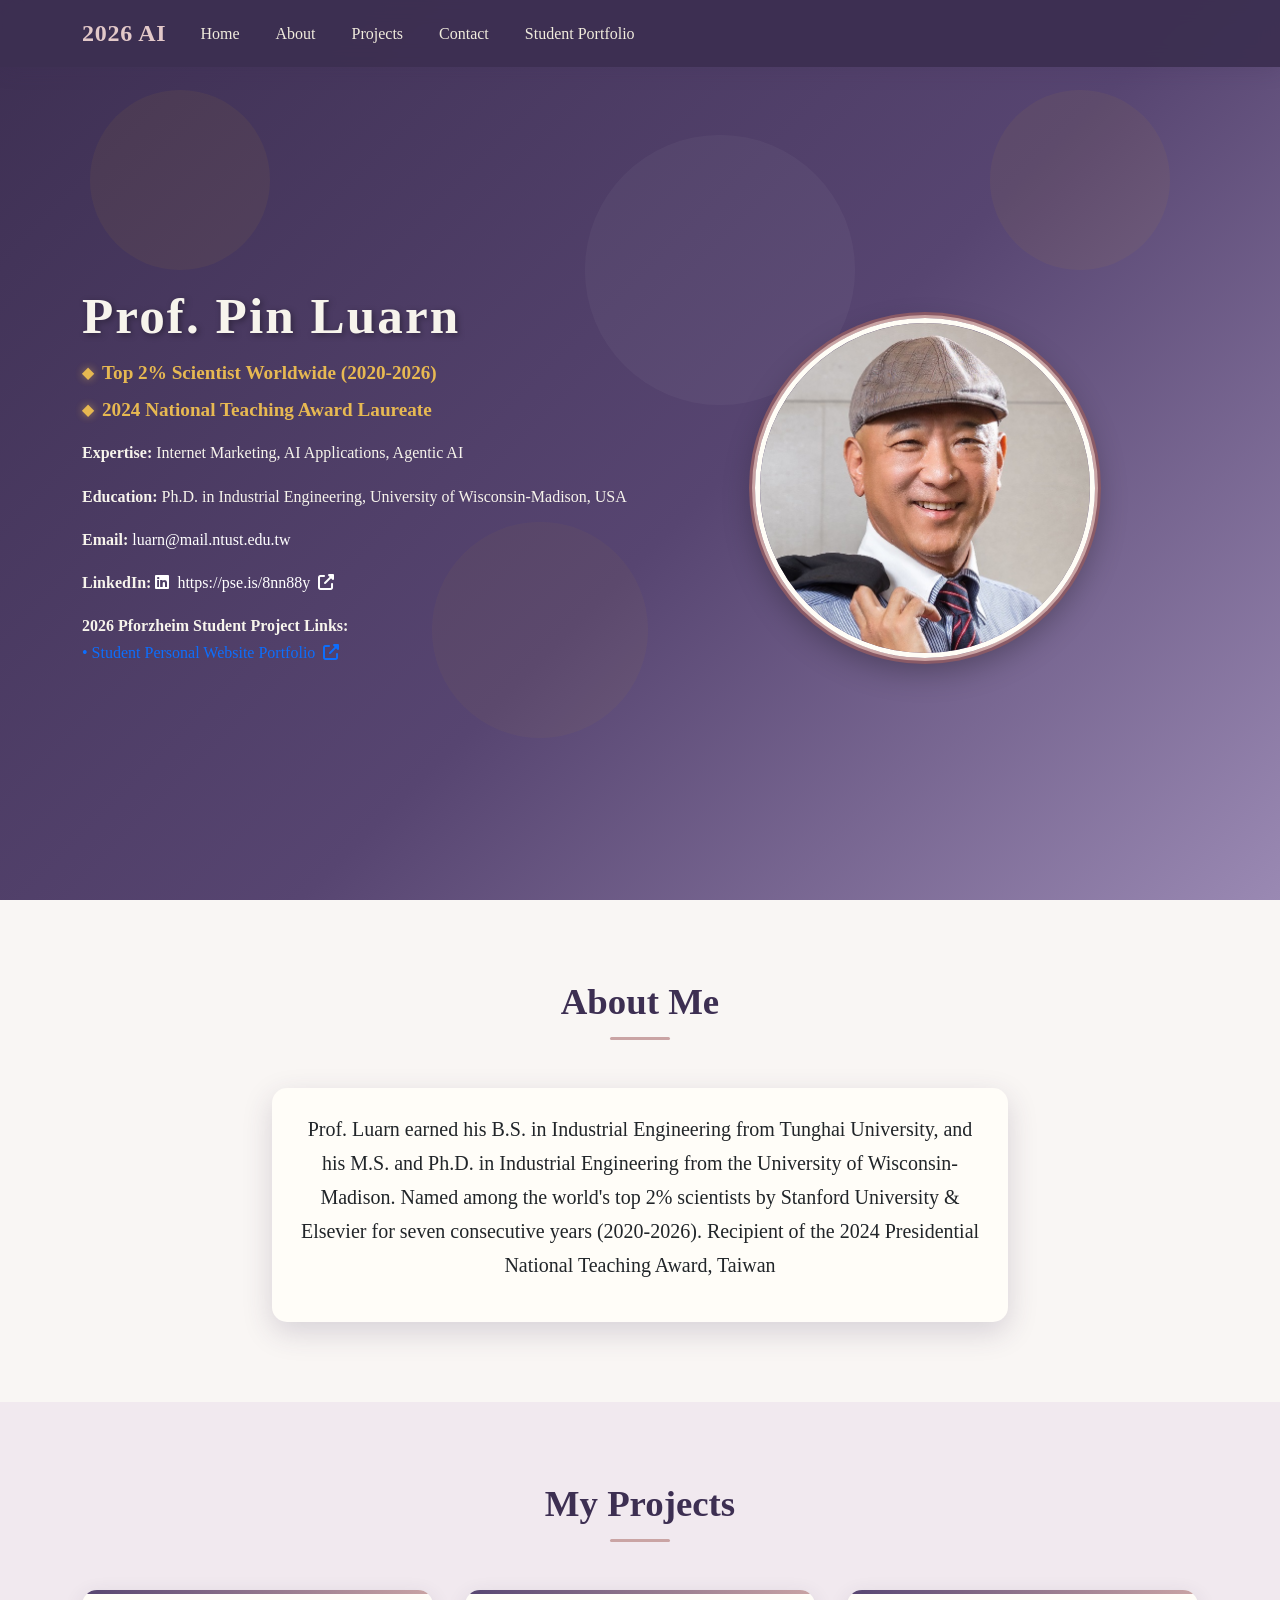
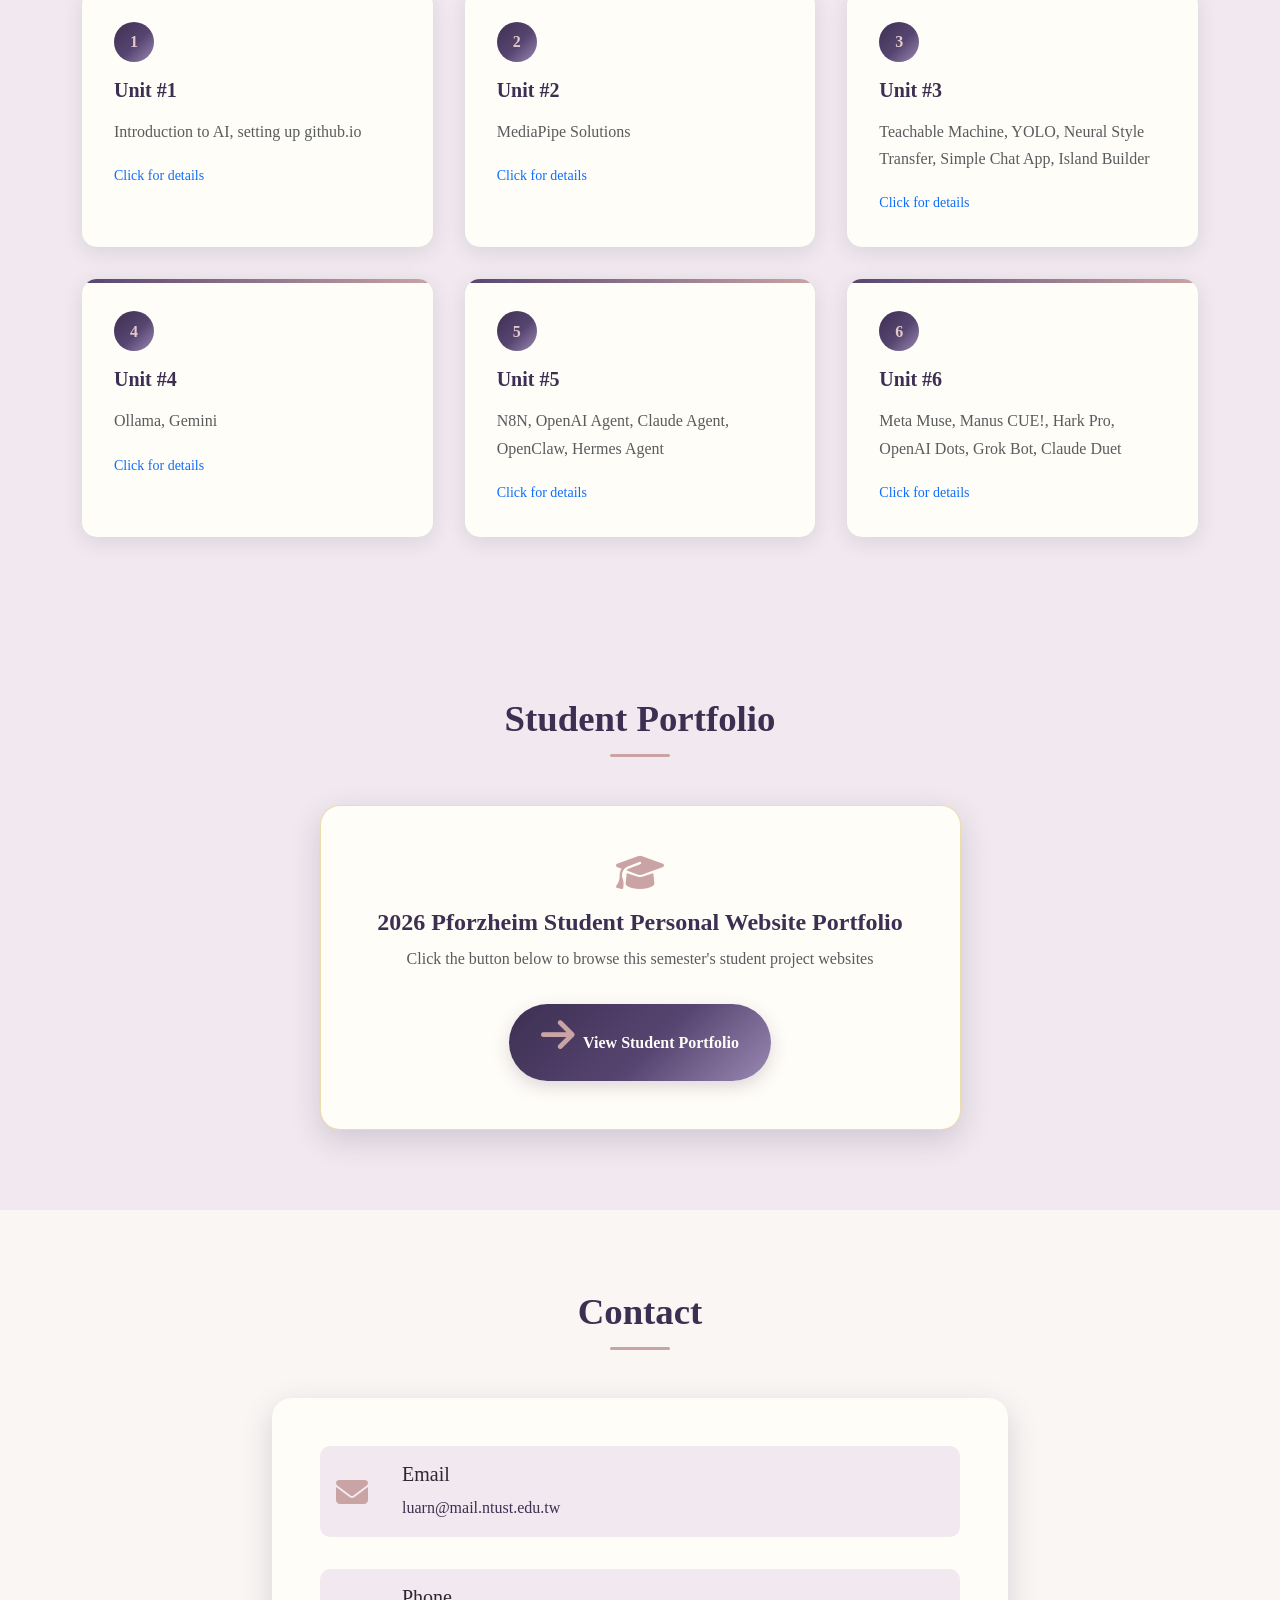
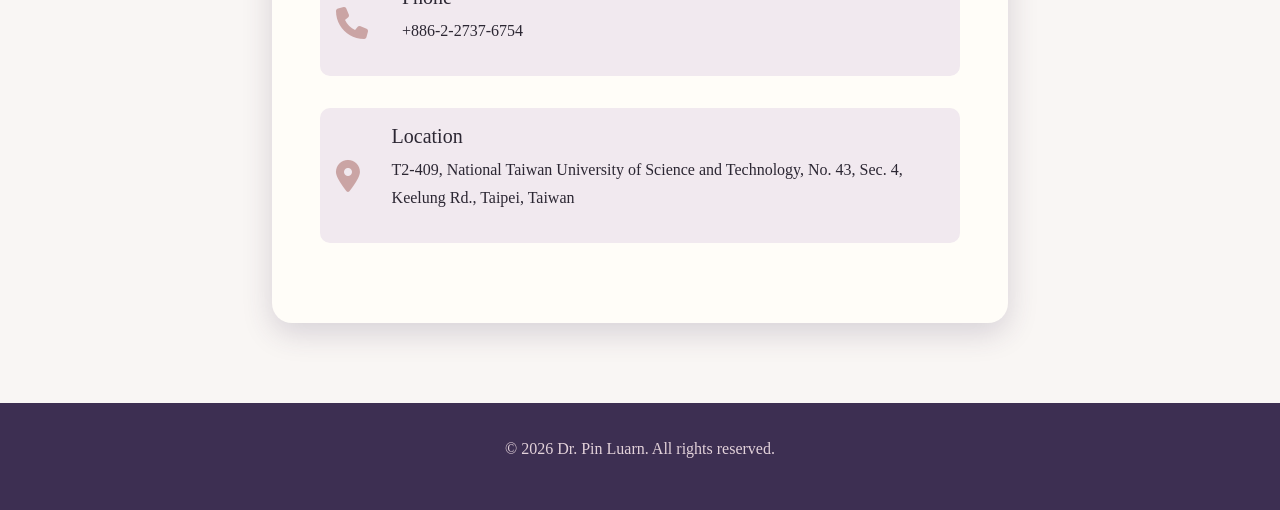
==== index.html @ e04ff091 "Initial commit" ====
<!DOCTYPE html>
<html lang="en">
<head>
    <meta charset="UTF-8">
    <meta name="viewport" content="width=device-width, initial-scale=1.0">
    <title>Prof. Pin Luarn | 2026 AI Personal Site</title>
    <link href="https://cdnjs.cloudflare.com/ajax/libs/bootstrap/5.3.0/css/bootstrap.min.css" rel="stylesheet">
    <link href="https://cdnjs.cloudflare.com/ajax/libs/font-awesome/6.4.0/css/all.min.css" rel="stylesheet">
    <link rel="stylesheet" href="style.css">
    <link rel="icon" type="image/x-icon" href="favicon.ico">
    <!-- chatbot temporarily disabled; uncomment to enable and confirm the filename is chatbot.js -->
    <!-- <script src="chatbot.js"></script> -->
</head>
<body>
    <!-- Navigation -->
    <nav class="navbar navbar-expand-lg fixed-top">
        <div class="container">
            <a class="navbar-brand" href="#home">2026 AI</a>

            <button class="navbar-toggler" type="button" data-bs-toggle="collapse" data-bs-target="#navbarNav">
                <span class="navbar-toggler-icon"></span>
            </button>

            <div class="collapse navbar-collapse" id="navbarNav">
                <ul class="navbar-nav me-auto">
                    <li class="nav-item">
                        <a class="nav-link" href="#home">Home</a>
                    </li>
                    <li class="nav-item">
                        <a class="nav-link" href="#about">About</a>
                    </li>
                    <li class="nav-item">
                        <a class="nav-link" href="#projects">Projects</a>
                    </li>
                    <li class="nav-item">
                        <a class="nav-link" href="#contact">Contact</a>
                    </li>
                    <li class="nav-item">
                        <a class="nav-link" href="https://drluarn.github.io/student.html" target="_blank" rel="noopener">Student Portfolio</a>
                    </li>
                </ul>
            </div>
        </div>
    </nav>

    <!-- Hero Section -->
    <section id="home" class="hero">
        <div class="container">
            <div class="row align-items-center">
                <div class="col-lg-6 hero-content fade-in">
                    <h1 id="name"></h1>
                    <div class="titles-container">
                        <p class="subtitle title-line" id="title1"></p>
                        <p class="subtitle title-line" id="title2"></p>
                    </div>
                    <div class="mb-3">
                        <strong>Expertise:</strong>
                        <span id="expertise"></span>
                    </div>
                    <div class="mb-3">
                        <strong>Education:</strong>
                        <span id="education"></span>
                    </div>
                    <div class="mb-3">
                        <strong>Email:</strong>
                        <a href="" class="text-white" id="email"></a>
                    </div>
                    <div class="mb-3">
                        <strong>LinkedIn:</strong>
                        <a href="" target="_blank" class="text-white" id="linkedin">
                            <i class="fab fa-linkedin me-1"></i>
                            <span id="linkedin-text"></span>
                            <i class="fas fa-external-link-alt ms-1"></i>
                        </a>
                    </div>
                    <div class="mb-4 student-links">
                        <strong>2026 Pforzheim Student Project Links:</strong>
                        <div class="student-link-item">
                            <a href="https://drluarn.github.io/student.html" target="_blank" rel="noopener">
                                <span>• Student Personal Website Portfolio</span>
                                <i class="fas fa-external-link-alt ms-1"></i>
                            </a>
                        </div>
                    </div>
                </div>
                <div class="col-lg-6 text-center fade-in">
                    <img src="mypic.jpg" alt="profile photo" class="profile-img">
                </div>
            </div>
        </div>
    </section>

    <!-- About Section -->
    <section id="about" class="section">
        <div class="container">
            <h2 class="section-title">About Me</h2>
            <div class="row justify-content-center">
                <div class="col-lg-8">
                    <div class="card fade-in">
                        <div class="card-body p-4">
                            <p class="lead text-center" id="about-text">
                            </p>
                        </div>
                    </div>
                </div>
            </div>
        </div>
    </section>

    <!-- Projects Section -->
    <section id="projects" class="section bg-light">
        <div class="container">
            <h2 class="section-title">My Projects</h2>

            <!-- Projects are rendered dynamically by JS -->
            <div class="project-grid fade-in" id="projects-grid"></div>
        </div>
    </section>

    <!-- Student Portfolio Section -->
    <section id="portfolio" class="section bg-light">
        <div class="container">
            <h2 class="section-title">Student Portfolio</h2>
            <div class="row justify-content-center">
                <div class="col-lg-7">
                    <div class="portfolio-cta fade-in">
                        <i class="fas fa-graduation-cap"></i>
                        <h4 style="color: var(--navy-deep); font-weight: 700;">2026 Pforzheim Student Personal Website Portfolio</h4>
                        <p class="text-muted mt-2">Click the button below to browse this semester's student project websites</p>
                        <a href="https://drluarn.github.io/student.html" class="btn-elegant" target="_blank" rel="noopener">
                            <i class="fas fa-arrow-right"></i> <span>View Student Portfolio</span>
                        </a>
                    </div>
                </div>
            </div>
        </div>
    </section>

    <!-- Contact Section -->
    <section id="contact" class="section">
        <div class="container">
            <h2 class="section-title">Contact</h2>
            <div class="row justify-content-center">
                <div class="col-lg-8">
                    <div class="contact-info fade-in">
                        <div class="contact-item">
                            <i class="fas fa-envelope"></i>
                            <div>
                                <h5>Email</h5>
                                <a id="contact-email1" href=""></a>
                            </div>
                        </div>
                        <div class="contact-item">
                            <i class="fas fa-phone"></i>
                            <div>
                                <h5>Phone</h5>
                                <p id="contact-phone"></p>
                            </div>
                        </div>
                        <div class="contact-item">
                            <i class="fas fa-map-marker-alt"></i>
                            <div>
                                <h5>Location</h5>
                                <p id="contact-location"></p>
                            </div>
                        </div>
                    </div>
                </div>
            </div>
        </div>
    </section>

    <!-- Footer -->
    <footer class="footer">
        <div class="container">
            <p>&copy; 2026 Dr. Pin Luarn. All rights reserved.</p>
        </div>
    </footer>

    <!-- Bootstrap JS -->
    <script src="https://cdnjs.cloudflare.com/ajax/libs/bootstrap/5.3.0/js/bootstrap.bundle.min.js"></script>

    <script>
        const totalUnits = 6;

        // Fallback project descriptions (used if projects.txt cannot be fetched, e.g. opened via file://)
        const defaultProjects = [
            {id: 1, description: 'Introduction to AI, setting up github.io'},
            {id: 2, description: 'MediaPipe Solutions'},
            {id: 3, description: 'Teachable Machine, YOLO, Neural Style Transfer, Simple Chat App, Island Builder'},
            {id: 4, description: 'Ollama, Gemini'},
            {id: 5, description: 'N8N, OpenAI Agent, Claude Agent, OpenClaw, Hermes Agent'},
            {id: 6, description: 'Meta Muse, Manus CUE!, Hark Pro, OpenAI Dots, Grok Bot, Claude Duet'}
        ];

        let projects = defaultProjects;

        // Always read projects.txt from the instructor's own site so every student
        // fork (even hosted on a different github.io domain) shows the same, current
        // unit list rather than whatever projects.txt happens to ship in their repo.
        const PROJECTS_TXT_URL = 'https://drluarn.github.io/projects.txt';

        async function loadProjectsTxt() {
            try {
                const res = await fetch(PROJECTS_TXT_URL, { cache: 'no-store' });
                if (!res.ok) throw new Error('projects.txt not found');
                const text = await res.text();
                const parsed = parseProfileTxt(text);
                const loaded = [];
                for (let i = 1; i <= totalUnits; i++) {
                    const description = parsed[`unit${i}`];
                    if (description) loaded.push({id: i, description});
                }
                // Only use the loaded list if every unit was found; otherwise keep defaults
                projects = (loaded.length === totalUnits) ? loaded : defaultProjects;
            } catch (err) {
                console.warn('Could not load projects.txt, using built-in defaults.', err);
                projects = defaultProjects;
            }
        }

        // Fallback profile (used if profile.txt cannot be fetched, e.g. opened via file://)
        const defaultProfile = {
            name: 'Prof. Pin Luarn',
            title1: 'Top 2% Scientist Worldwide (2020-2026)',
            title2: '2024 National Teaching Award Laureate',
            expertise: 'Internet Marketing, AI Applications, Agentic AI',
            education: 'Ph.D. in Industrial Engineering, University of Wisconsin-Madison, USA',
            email: 'luarn@mail.ntust.edu.tw',
            linkedin: 'https://pse.is/8nn88y',
            about1: 'Prof. Luarn earned his B.S. in Industrial Engineering from Tunghai University,',
            about2: 'and his M.S. and Ph.D. in Industrial Engineering from the University of Wisconsin-Madison.',
            about3: "Named among the world's top 2% scientists by Stanford University & Elsevier for seven consecutive years (2020-2026).",
            about4: 'Recipient of the 2024 Presidential National Teaching Award, Taiwan',
            phone: '+886-2-2737-6754',
            location: 'T2-409, National Taiwan University of Science and Technology, No. 43, Sec. 4, Keelung Rd., Taipei, Taiwan'
        };

        let profileData = defaultProfile;

        // Parse a simple "key=value" text file, ignoring blank lines and comments
        function parseProfileTxt(text) {
            const data = {};
            text.split(/\r?\n/).forEach(line => {
                const trimmed = line.trim();
                if (!trimmed || trimmed.startsWith('#')) return;
                const idx = trimmed.indexOf('=');
                if (idx === -1) return;
                const key = trimmed.slice(0, idx).trim();
                const value = trimmed.slice(idx + 1).trim();
                data[key] = value;
            });
            return data;
        }

        async function loadProfileTxt() {
            try {
                const res = await fetch('profile.txt', { cache: 'no-store' });
                if (!res.ok) throw new Error('profile.txt not found');
                const text = await res.text();
                const parsed = parseProfileTxt(text);
                // Merge over defaults so missing keys still fall back gracefully
                profileData = Object.assign({}, defaultProfile, parsed);
            } catch (err) {
                console.warn('Could not load profile.txt, using built-in defaults.', err);
                profileData = defaultProfile;
            }
        }

        // Initialize page
        document.addEventListener('DOMContentLoaded', async function() {
            await Promise.all([loadProfileTxt(), loadProjectsTxt()]);
            applyProfileData();
            renderProjects();
            initScrollAnimations();
            initSmoothScrolling();
        });

        // Fill in profile fields (name, titles, about text, contact info)
        function applyProfileData() {
            const p = profileData;
            document.getElementById('name').textContent = p.name;
            document.getElementById('title1').textContent = p.title1;
            document.getElementById('title2').textContent = p.title2;
            document.getElementById('expertise').textContent = p.expertise;
            document.getElementById('education').textContent = p.education;

            document.getElementById('email').textContent = p.email;
            document.getElementById('email').href = `mailto:${p.email}`;
            document.getElementById('linkedin').href = p.linkedin;
            document.getElementById('linkedin-text').textContent = p.linkedin;

            const aboutParts = [p.about1, p.about2, p.about3, p.about4]
                .filter(text => text && text.trim());
            document.getElementById('about-text').innerHTML = aboutParts.join(' ');

            document.getElementById('contact-email1').textContent = p.email;
            document.getElementById('contact-email1').href = `mailto:${p.email}`;
            document.getElementById('contact-phone').textContent = p.phone;
            document.getElementById('contact-location').textContent = p.location;
        }

        // Render the project grid
        function renderProjects() {
            const grid = document.getElementById('projects-grid');

            grid.innerHTML = projects.map(project => {
                return `
                    <div class="project-card" onclick="openProject(${project.id})">
                        <div class="project-number">${project.id}</div>
                        <h5>Unit #${project.id}</h5>
                        <p class="text-muted">${project.description}</p>
                        <small class="text-primary">Click for details</small>
                    </div>
                `;
            }).join('');
        }

        // Open project details
        function openProject(id) {
            window.open(`unit.html?unit=${id}`, '_blank');
        }

        // Scroll-triggered fade-in animations
        function initScrollAnimations() {
            const observerOptions = {
                threshold: 0.1,
                rootMargin: '0px 0px -50px 0px'
            };

            const observer = new IntersectionObserver((entries) => {
                entries.forEach(entry => {
                    if (entry.isIntersecting) {
                        entry.target.classList.add('visible');
                    }
                });
            }, observerOptions);

            document.querySelectorAll('.fade-in').forEach(el => {
                observer.observe(el);
            });
        }

        // Smooth scrolling for in-page navigation links
        function initSmoothScrolling() {
            document.querySelectorAll('a[href^="#"]').forEach(anchor => {
                anchor.addEventListener('click', function (e) {
                    e.preventDefault();
                    const target = document.querySelector(this.getAttribute('href'));
                    if (target) {
                        const headerOffset = 70;
                        const elementPosition = target.getBoundingClientRect().top;
                        const offsetPosition = elementPosition + window.pageYOffset - headerOffset;

                        window.scrollTo({
                            top: offsetPosition,
                            behavior: 'smooth'
                        });
                    }
                });
            });
        }

        // Navbar background on scroll
        window.addEventListener('scroll', function() {
            const navbar = document.querySelector('.navbar');
            if (window.scrollY > 50) {
                navbar.style.background = 'rgba(255,255,255,0.98)';
            } else {
                navbar.style.background = 'rgba(255,255,255,0.95)';
            }
        });
    </script>
</body>
</html>
---- style.css ----
/* ============================================================
   2026 AI Personal Site - shared styles
   Theme: elegant navy x rose gold (academic tone)
   ============================================================ */
:root {
    --navy-deep:   #3d2f52;   /* primary: deep purple */
    --navy-mid:    #574571;   /* gradient mid-point */
    --navy-soft:   #9a89b3;   /* gradient end / secondary (soft purple) */
    --gold:        #caa4a4;   /* accent rose gold */
    --gold-light:  #e3c9c9;   /* soft rose gold (hover, borders) */
    --cream:       #f9f6f4;   /* warm off-white background */
    --cream-deep:  #f1e9ef;   /* card base / light background */
    --ink:         #2c2733;   /* primary text */
    --ink-soft:    #6b5f73;   /* secondary text */

    --gradient-navy: linear-gradient(135deg, var(--navy-deep) 0%, var(--navy-mid) 55%, var(--navy-soft) 100%);
    --shadow-navy: rgba(61, 47, 82, 0.18);
}

* {
    margin: 0;
    padding: 0;
    box-sizing: border-box;
}

body {
    font-family: 'Noto Serif TC', 'PingFang TC', 'Microsoft JhengHei', 'Segoe UI', serif;
    line-height: 1.7;
    color: var(--ink);
    background: var(--cream);
}

a { text-decoration: none; }

/* ---------------- Navigation ---------------- */
.navbar {
    background: rgba(61, 47, 82, 0.96) !important;
    backdrop-filter: blur(10px);
    box-shadow: 0 2px 20px var(--shadow-navy);
    transition: all 0.3s ease;
}

.navbar-brand {
    font-weight: 700;
    font-size: 1.5rem;
    color: var(--gold-light) !important;
    letter-spacing: 0.03em;
}

.navbar-nav .nav-link {
    color: #f1ecdd !important;
    font-weight: 500;
    margin: 0 10px;
    transition: all 0.3s ease;
}

.navbar-nav .nav-link:hover {
    color: var(--gold) !important;
    transform: translateY(-2px);
}

/* ---------------- Hero ---------------- */
.hero {
    background: var(--gradient-navy);
    min-height: 100vh;
    display: flex;
    align-items: center;
    color: #f7f4ec;
    position: relative;
    overflow: hidden;
    padding-top: 76px;
}

.hero::before {
    content: '';
    position: absolute;
    inset: 0;
    background: url("data:image/svg+xml,%3Csvg xmlns='http://www.w3.org/2000/svg' viewBox='0 0 1000 1000'%3E%3Ccircle cx='200' cy='200' r='100' fill='rgba(201,162,39,0.07)'/%3E%3Ccircle cx='800' cy='300' r='150' fill='rgba(255,255,255,0.04)'/%3E%3Ccircle cx='600' cy='700' r='120' fill='rgba(201,162,39,0.05)'/%3E%3C/svg%3E");
    animation: float 14s ease-in-out infinite;
    will-change: transform;
    transform: translate3d(0,0,0);
    pointer-events: none;
}
@keyframes float {
    0%, 100% { transform: translate3d(0, 0, 0) scale(1); }
    50%      { transform: translate3d(24px, -60px, 0) scale(1.03); }
}

.hero-content { position: relative; z-index: 2; }

.hero h1 {
    font-size: 3.2rem;
    font-weight: 700;
    margin-bottom: 0.6rem;
    letter-spacing: 0.04em;
    text-shadow: 2px 2px 6px rgba(0,0,0,0.35);
}

.hero .subtitle {
    font-size: 1.2rem;
    margin-bottom: 1.6rem;
    opacity: 0.92;
}

.titles-container { margin-bottom: 0.8rem; }

.title-line {
    position: relative;
    padding-left: 0;
    font-weight: 600;
    color: #f5c451 !important;
    margin-bottom: 0.3rem !important;
    display: flex;
    align-items: center;
}
.title-line:before {
    content: "◆";
    color: #f5c451;
    font-size: 0.8em;
    margin-right: 0.5rem;
    text-shadow: 0 0 8px rgba(245,196,81,0.6);
}
.title-line:last-child { margin-bottom: 0 !important; }

/* ---------------- Profile Image ---------------- */
.profile-img {
    width: clamp(250px, 33vw, 340px);
    height: clamp(250px, 33vw, 340px);
    border-radius: 50%;
    aspect-ratio: 1 / 1;
    object-fit: cover;
    border: 5px solid #fffdf6;
    box-shadow:
        0 0 0 3px var(--gold),
        0 0 0 6px #8a5a66,
        0 12px 32px rgba(0,0,0,0.30);
    transition: transform 0.35s ease, box-shadow 0.35s ease;
}
.profile-img:hover {
    transform: scale(1.05);
    box-shadow:
        0 0 0 3px var(--gold-light),
        0 0 0 6px var(--gold),
        0 18px 40px rgba(0,0,0,0.35);
}
.hero .profile-img { border-radius: 50% !important; }

/* ---------------- Sections ---------------- */
.section { padding: 80px 0; }

.section-title {
    text-align: center;
    font-size: 2.3rem;
    margin-bottom: 3rem;
    color: var(--navy-deep);
    font-weight: 700;
    position: relative;
}
.section-title::after {
    content: '';
    display: block;
    width: 60px;
    height: 3px;
    background: var(--gold);
    margin: 0.8rem auto 0;
    border-radius: 2px;
}

.bg-light { background: var(--cream-deep) !important; }

/* ---------------- Cards ---------------- */
.card {
    border: none;
    border-radius: 15px;
    box-shadow: 0 10px 30px var(--shadow-navy);
    transition: transform 0.3s ease, box-shadow 0.3s ease;
    background: #fffdf8;
}
.card:hover {
    transform: translateY(-8px);
    box-shadow: 0 20px 40px rgba(61, 47, 82, 0.25);
}

/* ---------------- Filter Buttons ---------------- */
.filter-buttons { text-align: center; margin-bottom: 3rem; }

.filter-btn {
    background: #fffdf8;
    color: var(--navy-mid);
    border: 2px solid var(--navy-mid);
    padding: 10px 25px;
    margin: 5px;
    border-radius: 25px;
    font-weight: 500;
    transition: all 0.3s ease;
}
.filter-btn:hover,
.filter-btn.active {
    background: var(--navy-mid);
    color: #fffdf8;
    transform: translateY(-2px);
    box-shadow: 0 5px 15px var(--shadow-navy);
}

/* ---------------- Project Grid ---------------- */
.project-grid {
    display: grid;
    grid-template-columns: repeat(auto-fit, minmax(300px, 1fr));
    gap: 2rem;
    margin-top: 2rem;
}

.project-card {
    background: #fffdf8;
    padding: 2rem;
    border-radius: 15px;
    box-shadow: 0 5px 20px rgba(61, 47, 82, 0.12);
    transition: all 0.3s ease;
    cursor: pointer;
    position: relative;
    overflow: hidden;
}
.project-card::before {
    content: '';
    position: absolute;
    top: 0; left: 0;
    width: 100%; height: 4px;
    background: linear-gradient(90deg, var(--navy-mid), var(--gold));
}
.project-card:hover {
    transform: translateY(-10px);
    box-shadow: 0 15px 35px rgba(61, 47, 82, 0.22);
}

.project-number {
    background: var(--gradient-navy);
    color: var(--gold-light);
    width: 40px; height: 40px;
    border-radius: 50%;
    display: flex; align-items: center; justify-content: center;
    font-weight: 700;
    margin-bottom: 1rem;
}

.project-card h5 { color: var(--navy-deep); margin-bottom: 1rem; font-weight: 700; }

/* ---------------- Student Portfolio CTA ---------------- */
.portfolio-cta {
    background: #fffdf8;
    border: 1px solid rgba(201,162,39,0.35);
    border-radius: 20px;
    box-shadow: 0 10px 30px var(--shadow-navy);
    padding: 3rem 2rem;
    text-align: center;
}
.portfolio-cta i { color: var(--gold); font-size: 2.4rem; margin-bottom: 1rem; }
.btn-elegant {
    display: inline-flex;
    align-items: center;
    gap: 0.5rem;
    background: var(--gradient-navy);
    color: #fffdf8 !important;
    padding: 0.7rem 2rem;
    border-radius: 50px;
    font-weight: 600;
    margin-top: 1rem;
    transition: all 0.3s ease;
    box-shadow: 0 6px 18px var(--shadow-navy);
}
.btn-elegant:hover {
    transform: translateY(-3px);
    box-shadow: 0 10px 24px rgba(20,38,64,0.3);
    color: var(--gold-light) !important;
}

/* ---------------- Contact ---------------- */
.contact-info {
    background: #fffdf8;
    padding: 3rem;
    border-radius: 20px;
    box-shadow: 0 10px 30px var(--shadow-navy);
}
.contact-item {
    display: flex;
    align-items: center;
    margin-bottom: 2rem;
    padding: 1rem;
    background: var(--cream-deep);
    border-radius: 10px;
    transition: transform 0.3s ease;
}
.contact-item:hover { transform: translateX(10px); }
.contact-item i { font-size: 2rem; color: var(--gold); margin-right: 1rem; width: 50px; }
.contact-item a { color: var(--navy-deep) !important; text-decoration: none; }
.contact-item a:hover { color: var(--gold) !important; }

/* ---------------- Footer ---------------- */
.footer {
    background: var(--navy-deep);
    color: #e3d2da;
    text-align: center;
    padding: 2rem 0;
}

/* ---------------- Generic page header (unit / homework) ---------------- */
.project-header {
    background: var(--gradient-navy);
    color: #f7f4ec;
    padding: 120px 0 40px;
    position: relative;
    overflow: hidden;
}
.project-header::before {
    content: '';
    position: absolute;
    inset: 0;
    background: url("data:image/svg+xml,%3Csvg xmlns='http://www.w3.org/2000/svg' viewBox='0 0 1000 1000'%3E%3Ccircle cx='200' cy='200' r='80' fill='rgba(201,162,39,0.07)'/%3E%3Ccircle cx='800' cy='150' r='120' fill='rgba(255,255,255,0.04)'/%3E%3Ccircle cx='500' cy='400' r='100' fill='rgba(201,162,39,0.05)'/%3E%3C/svg%3E");
    animation: float 15s ease-in-out infinite;
    pointer-events: none;
}
.project-title {
    color: #fffdf8 !important;
    font-weight: 700;
    font-size: 2.4rem;
    position: relative;
    z-index: 2;
    text-shadow: 2px 4px 8px rgba(0,0,0,0.3);
}
.project-subtitle {
    color: rgba(247,244,236,0.88) !important;
    font-size: 1.1rem;
    margin-top: 0.5rem;
    position: relative;
    z-index: 2;
}
.back-btn {
    position: relative;
    z-index: 3;
    background: rgba(255, 253, 248, 0.95);
    color: var(--navy-deep) !important;
    padding: 0.5rem 1.5rem;
    border-radius: 50px;
    text-decoration: none;
    display: inline-flex;
    align-items: center;
    gap: 0.5rem;
    font-weight: 600;
    border: 1px solid rgba(201,162,39,0.3);
    box-shadow: 0 4px 15px rgba(0,0,0,0.2);
    transition: all 0.3s ease;
}
.back-btn:hover {
    background: #fffdf8;
    color: var(--gold) !important;
    transform: translateY(-2px);
}
.breadcrumb-item a { color: #fffdf8; }
.breadcrumb-item a:hover { color: var(--gold); }
.breadcrumb-item.active { color: var(--gold-light); }

/* ---------------- Animations ---------------- */
.fade-in { opacity: 0; transform: translateY(30px); transition: all 0.8s ease; }
.fade-in.visible { opacity: 1; transform: translateY(0); }

/* ---------------- Responsive ---------------- */
@media (max-width: 768px) {
    .hero h1 { font-size: 2.3rem; }
    .profile-img { width: 190px; height: 190px; }
    .project-grid { grid-template-columns: 1fr; }
    .section-title { font-size: 1.9rem; }
    .filter-btn { padding: 8px 20px; font-size: 0.9rem; }
    .project-card { padding: 1.5rem; }
    .contact-info { padding: 2rem; }
    .project-title { font-size: 2rem; }
}

@media (max-width: 576px) {
    .hero h1 { font-size: 1.9rem; }
    .hero .subtitle { font-size: 1.05rem; }
    .section { padding: 60px 0; }
    .profile-img { width: 160px; height: 160px; }
    .project-card { padding: 1.2rem; }
    .contact-info { padding: 1.5rem; }
    .contact-item { flex-direction: column; text-align: center; }
    .contact-item i { margin-right: 0; margin-bottom: 0.5rem; }
}
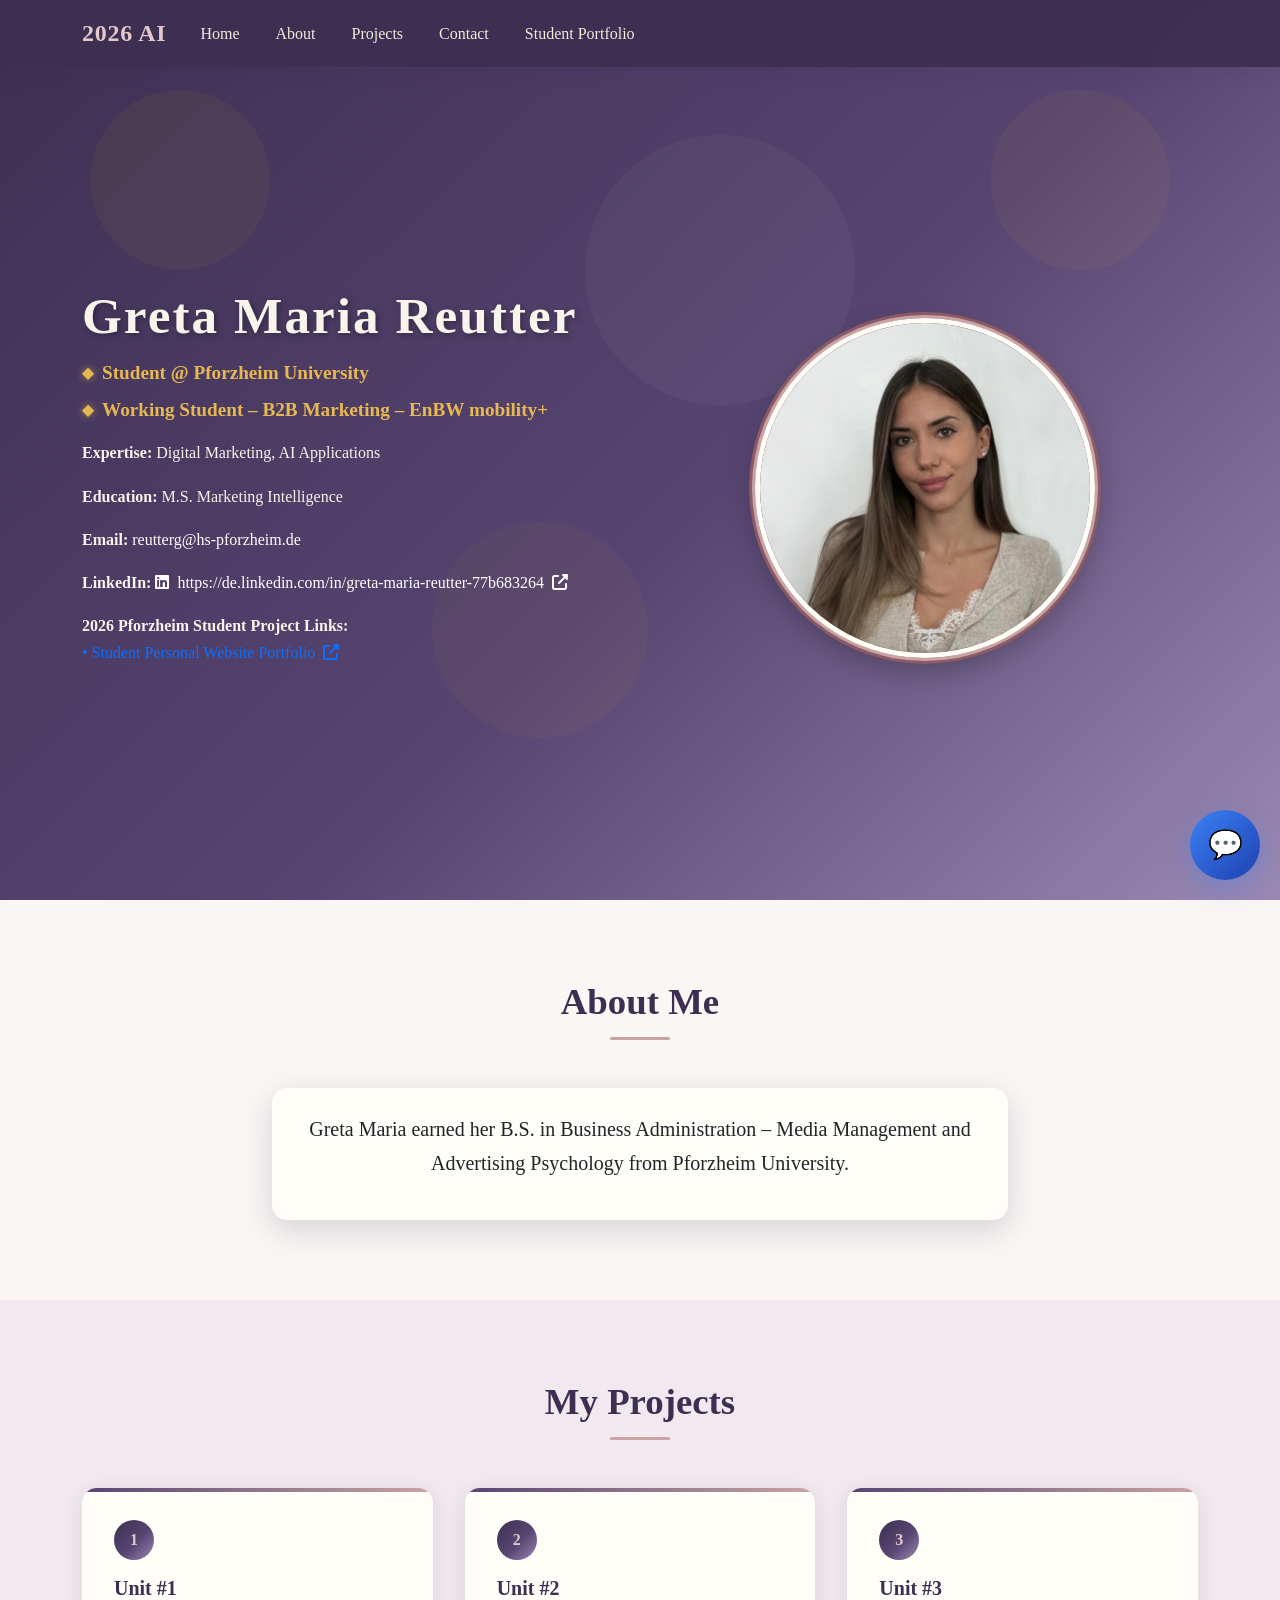
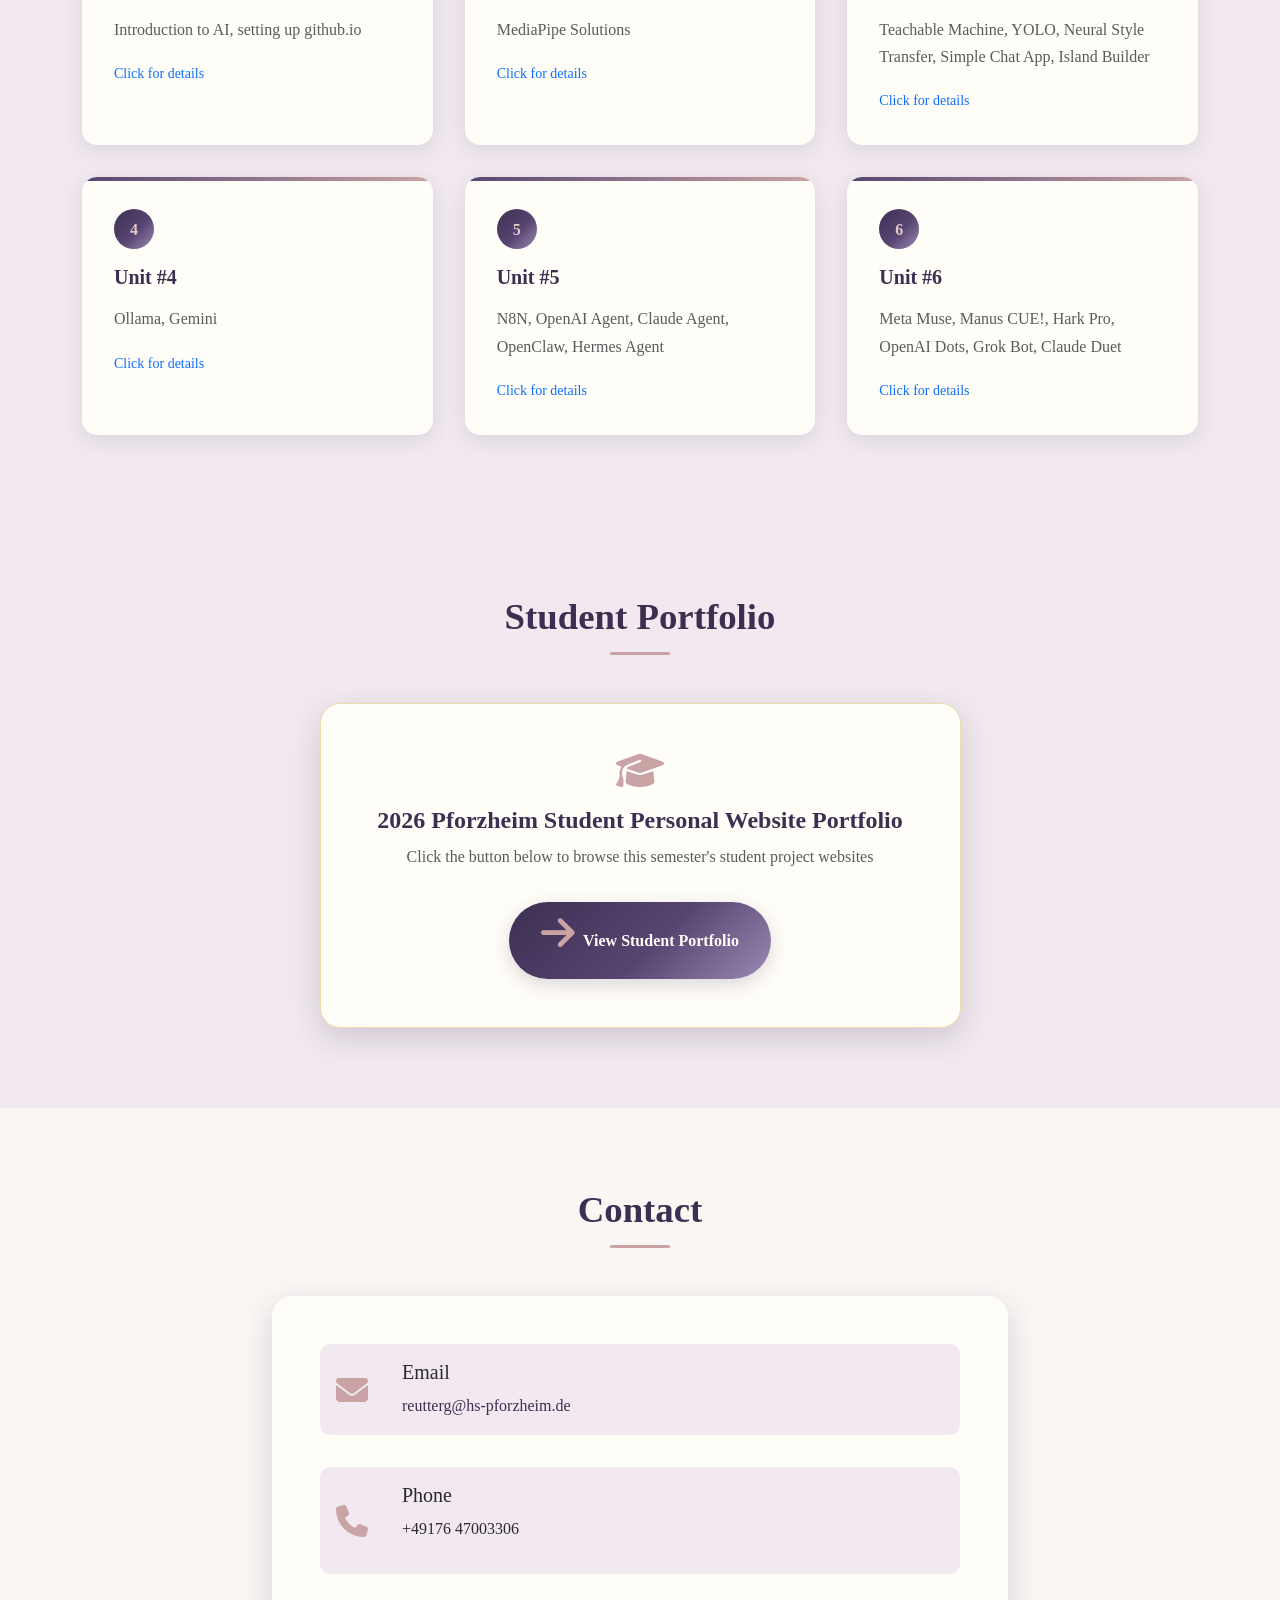
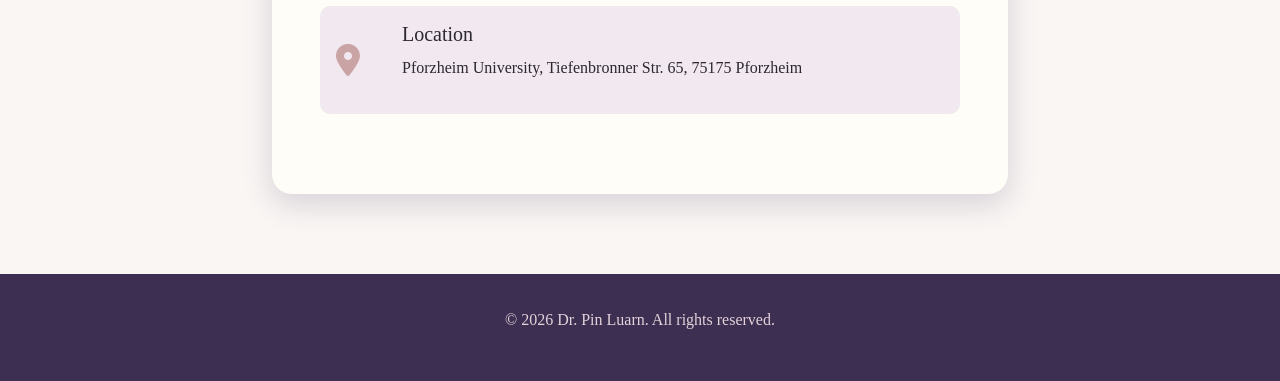
==== commit d71837fe: "Enable chatbot script in index.html" ====
--- a/index.html
+++ b/index.html
@@ -9,7 +9,7 @@
     <link rel="stylesheet" href="style.css">
     <link rel="icon" type="image/x-icon" href="favicon.ico">
     <!-- chatbot temporarily disabled; uncomment to enable and confirm the filename is chatbot.js -->
-    <!-- <script src="chatbot.js"></script> -->
+    <script src="chatbot.js"></script>
 </head>
 <body>
     <!-- Navigation -->
